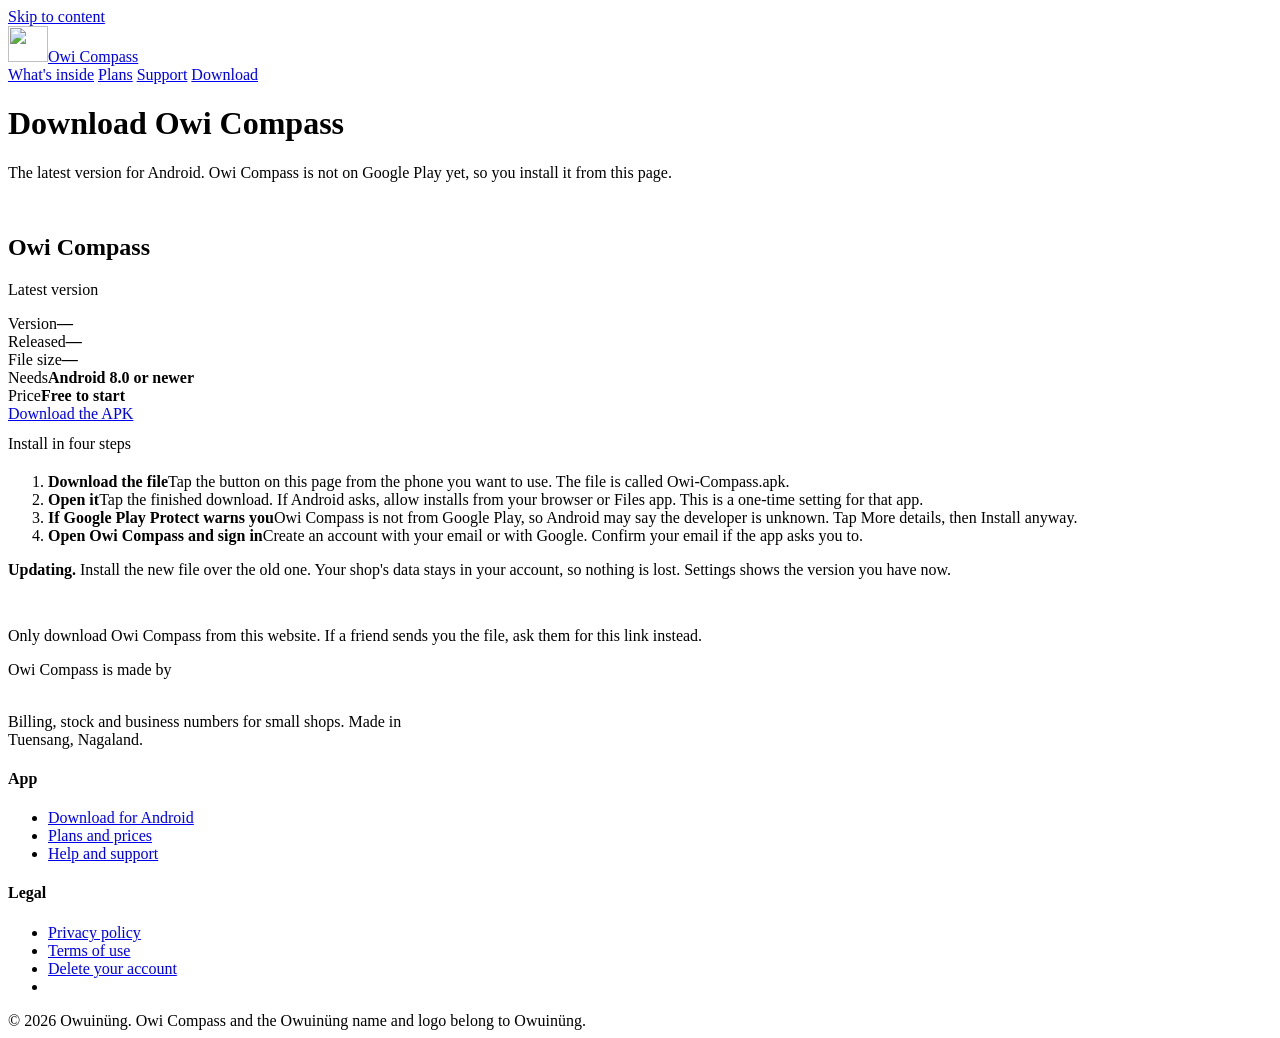
==== download.html @ a6f3e6b2 "Add files via upload" ====
<!doctype html>
<html lang="en">
<head>
<meta charset="utf-8">
<meta name="viewport" content="width=device-width,initial-scale=1">
<title>Download Owi Compass for Android | Owi Compass</title>
<meta name="description" content="Download the latest version of the Owi Compass Android app, with install steps and release notes.">
<meta name="theme-color" content="#0e2e17">
<link rel="canonical" href="https://owuinung-spec.github.io/download.html">
<link rel="icon" type="image/png" sizes="32x32" href="assets/img/favicon-32.png">
<link rel="apple-touch-icon" href="assets/img/apple-touch-icon.png">
<meta property="og:type" content="website">
<meta property="og:site_name" content="Owi Compass">
<meta property="og:title" content="Download Owi Compass for Android | Owi Compass">
<meta property="og:description" content="Download the latest version of the Owi Compass Android app, with install steps and release notes.">
<meta property="og:url" content="https://owuinung-spec.github.io/download.html">
<meta property="og:image" content="https://owuinung-spec.github.io/assets/img/og-image.png">
<meta name="twitter:card" content="summary_large_image">
<link rel="preload" href="assets/fonts/gloock-latin-400-normal.woff2" as="font" type="font/woff2" crossorigin>
<link rel="stylesheet" href="assets/css/site.css">
</head>
<body>
<a class="skip" href="#main">Skip to content</a>
<header class="site-head">
  <div class="wrap head-row">
    <a class="brand" href="index.html" aria-label="Owi Compass home"><img src="assets/img/owi-mark.webp" alt="" width="40" height="36"><span>Owi Compass</span></a>
    <nav class="nav" aria-label="Main">
      <a href="index.html#inside">What's inside</a>
      <a href="index.html#plans">Plans</a>
      <a href="support.html">Support</a>
      <a class="btn small" href="download.html">Download</a>
    </nav>
  </div>
</header>
<main id="main">

<div class="wrap page-head">
  <h1>Download Owi Compass</h1>
  <p>The latest version for Android. Owi Compass is not on Google Play yet, so you install it from this page.</p>
</div>

<section style="padding-top:1rem">
  <div class="wrap dl-grid">
    <div class="dl-card" data-release>
      <div class="receipt">
        <h2>Owi Compass</h2>
        <p class="sub" data-version>Latest version</p>
        <div class="r-line"><span>Version</span><span class="dots"></span><b data-v>&mdash;</b></div>
        <div class="r-line"><span>Released</span><span class="dots"></span><b data-date>&mdash;</b></div>
        <div class="r-line"><span>File size</span><span class="dots"></span><b data-size>&mdash;</b></div>
        <div class="r-line"><span>Needs</span><span class="dots"></span><b>Android 8.0 or newer</b></div>
        <div class="r-line"><span>Price</span><span class="dots"></span><b>Free to start</b></div>
        <div class="r-rule"></div>
        <a class="btn gold big" data-apk-link href="https://github.com/owuinung-spec/owuinung-spec.github.io/releases/latest/download/Owi-Compass.apk">Download the APK</a>
        <p class="status" data-status style="margin:.8rem 0 0"></p>
      </div>
    </div>
    <div>
      <h2 style="font:400 1.9rem/1.15 var(--display);color:var(--forest);margin:0 0 1.2rem">Install in four steps</h2>
      <ol class="steps">
        <li><b>Download the file</b>Tap the button on this page from the phone you want to use. The file is called Owi-Compass.apk.</li>
        <li><b>Open it</b>Tap the finished download. If Android asks, allow installs from your browser or Files app. This is a one-time setting for that app.</li>
        <li><b>If Google Play Protect warns you</b>Owi Compass is not from Google Play, so Android may say the developer is unknown. Tap More details, then Install anyway.</li>
        <li><b>Open Owi Compass and sign in</b>Create an account with your email or with Google. Confirm your email if the app asks you to.</li>
      </ol>
      <div class="callout">
        <p><b>Updating.</b> Install the new file over the old one. Your shop's data stays in your account, so nothing is lost. Settings shows the version you have now.</p>
      </div>
    </div>
  </div>
</section>

<section style="padding-top:1rem">
  <div class="wrap">
    <div data-notes-section hidden>
      <h2 class="title" style="font-size:1.9rem">What's new in this version</h2>
      <div class="notes" data-notes></div>
    </div>
    <p class="status">Only download Owi Compass from this website. If a friend sends you the file, ask them for this link instead.</p>
  </div>
</section>
</main>
<footer class="site-foot">
  <div class="wrap">
    <div class="foot-grid">
      <div>
        <div class="by"><span>Owi Compass is made by</span></div>
        <img src="assets/img/owuinung-logo.webp" alt="Owuinüng" width="150" height="52" style="filter:brightness(0) invert(1) opacity(.92);width:150px;margin-bottom:1rem">
        <p style="margin:0;max-width:26em">Billing, stock and business numbers for small shops. Made in Tuensang, Nagaland.</p>
      </div>
      <div>
        <h4>App</h4>
        <ul>
          <li><a href="download.html">Download for Android</a></li>
          <li><a href="index.html#plans">Plans and prices</a></li>
          <li><a href="support.html">Help and support</a></li>
        </ul>
      </div>
      <div>
        <h4>Legal</h4>
        <ul>
          <li><a href="privacy.html">Privacy policy</a></li>
          <li><a href="terms.html">Terms of use</a></li>
          <li><a href="delete-account.html">Delete your account</a></li>
          <li><span data-email data-label="Email us"></span><noscript>owuinung at gmail dot com</noscript></li>
        </ul>
      </div>
    </div>
    <div class="legal">&copy; <span data-year>2026</span> Owuinüng. Owi Compass and the Owuinüng name and logo belong to Owuinüng.</div>
  </div>
</footer>
<script src="assets/js/site.js"></script>
</body>
</html>
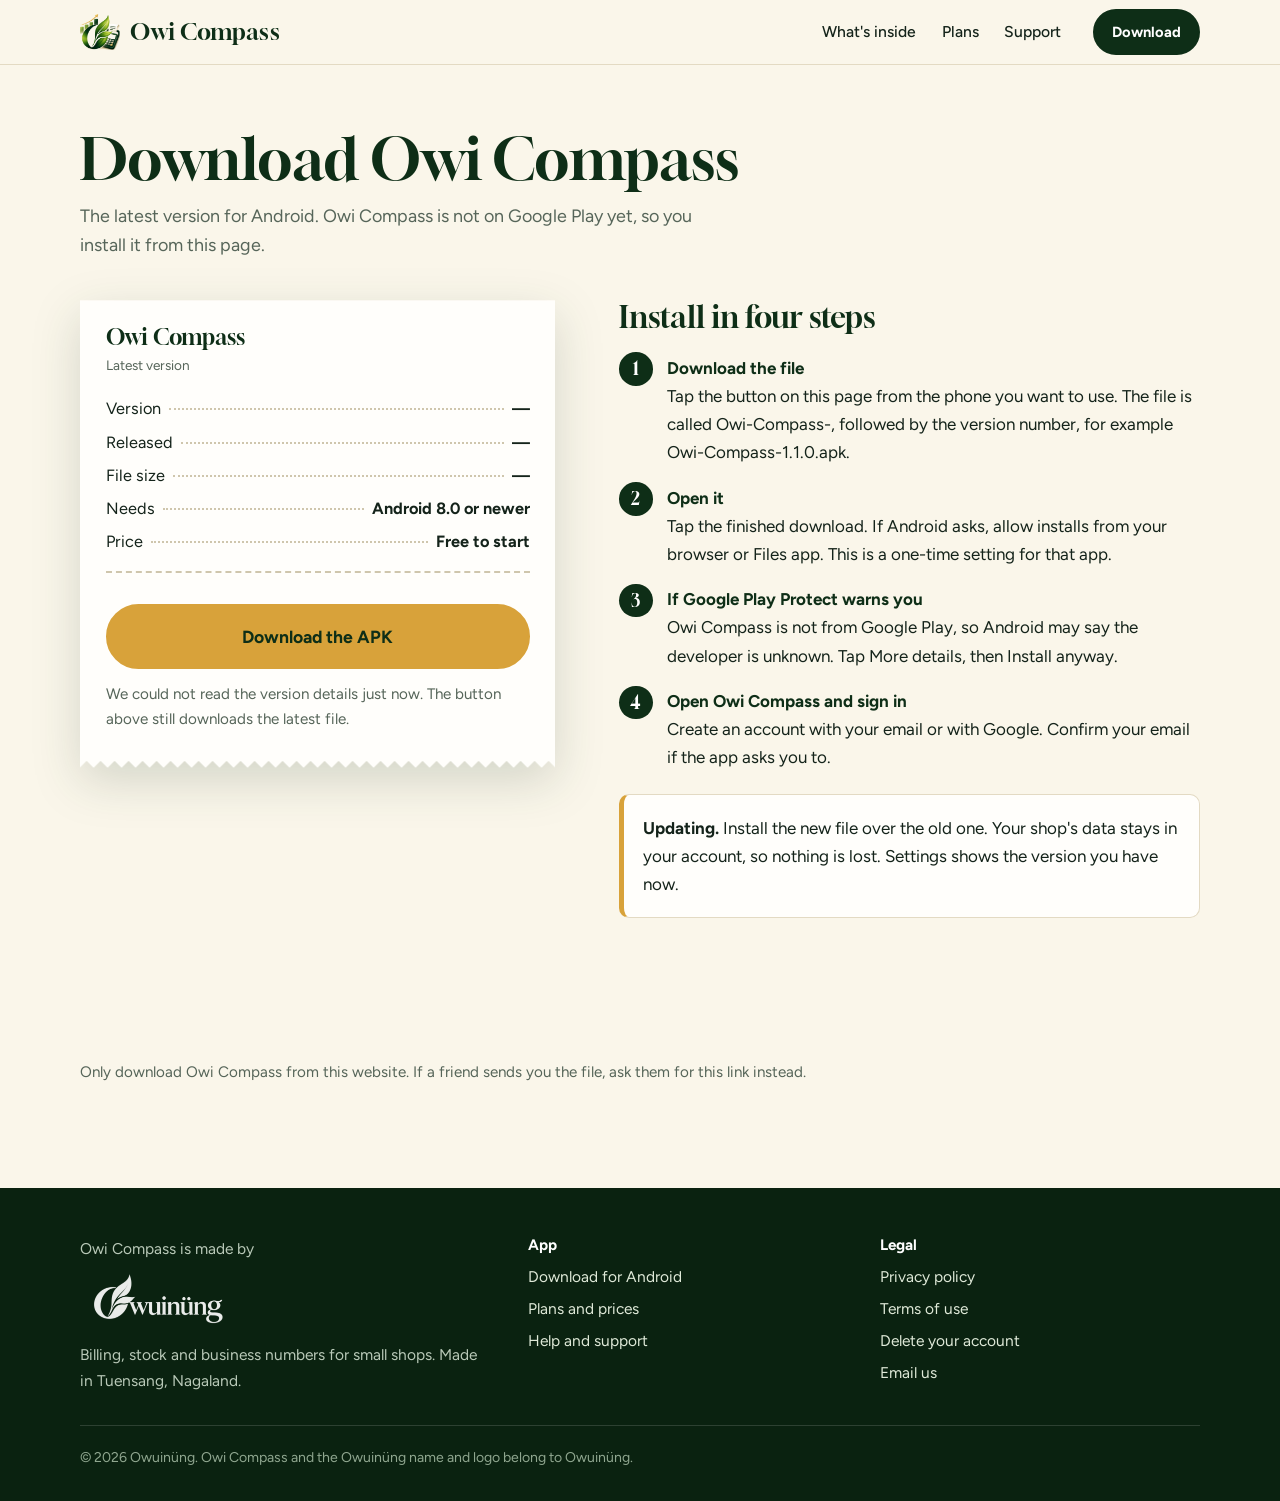
==== commit 14190a9e: "Add files via upload" ====
--- a/download.html
+++ b/download.html
@@ -51,14 +51,14 @@
         <div class="r-line"><span>Needs</span><span class="dots"></span><b>Android 8.0 or newer</b></div>
         <div class="r-line"><span>Price</span><span class="dots"></span><b>Free to start</b></div>
         <div class="r-rule"></div>
-        <a class="btn gold big" data-apk-link href="https://github.com/owuinung-spec/owuinung-spec.github.io/releases/latest/download/Owi-Compass.apk">Download the APK</a>
+        <a class="btn gold big" data-apk-link href="https://github.com/owuinung-spec/owuinung-spec.github.io/releases/latest">Download the APK</a>
         <p class="status" data-status style="margin:.8rem 0 0"></p>
       </div>
     </div>
     <div>
       <h2 style="font:400 1.9rem/1.15 var(--display);color:var(--forest);margin:0 0 1.2rem">Install in four steps</h2>
       <ol class="steps">
-        <li><b>Download the file</b>Tap the button on this page from the phone you want to use. The file is called Owi-Compass.apk.</li>
+        <li><b>Download the file</b>Tap the button on this page from the phone you want to use. The file is called Owi-Compass-, followed by the version number, for example Owi-Compass-1.1.0.apk.</li>
         <li><b>Open it</b>Tap the finished download. If Android asks, allow installs from your browser or Files app. This is a one-time setting for that app.</li>
         <li><b>If Google Play Protect warns you</b>Owi Compass is not from Google Play, so Android may say the developer is unknown. Tap More details, then Install anyway.</li>
         <li><b>Open Owi Compass and sign in</b>Create an account with your email or with Google. Confirm your email if the app asks you to.</li>
--- a/assets/css/site.css
+++ b/assets/css/site.css
@@ -0,0 +1,171 @@
+@font-face{font-family:"Gloock";src:url("../fonts/gloock-latin-400-normal.woff2") format("woff2");font-weight:400;font-display:swap}
+@font-face{font-family:"Figtree";src:url("../fonts/figtree-latin-wght-normal.woff2") format("woff2");font-weight:300 900;font-display:swap}
+
+:root{
+  --forest:#0e2e17;
+  --forest-2:#16401f;
+  --leaf:#2e7d32;
+  --fern:#6aa536;
+  --gold:#d8a23a;
+  --gold-deep:#a8751a;
+  --paper:#faf6ea;
+  --sheet:#fffefb;
+  --ink:#14231a;
+  --mute:#566559;
+  --line:#e3dac3;
+  --radius:14px;
+  --display:"Gloock","Iowan Old Style","Palatino Linotype",Georgia,serif;
+  --text:"Figtree",system-ui,-apple-system,"Segoe UI",Roboto,sans-serif;
+}
+*{box-sizing:border-box}
+html{scroll-behavior:smooth;-webkit-text-size-adjust:100%}
+body{margin:0;background:var(--paper);color:var(--ink);font:400 1.0625rem/1.65 var(--text);-webkit-font-smoothing:antialiased}
+img{max-width:100%;height:auto;display:block}
+a{color:var(--leaf);text-underline-offset:3px}
+a:hover{color:var(--forest)}
+:focus-visible{outline:3px solid var(--gold);outline-offset:3px;border-radius:4px}
+.skip{position:absolute;left:-999px;top:8px;background:var(--forest);color:#fff;padding:.6rem 1rem;border-radius:8px;z-index:50}
+.skip:focus{left:8px}
+.wrap{width:min(1120px,100% - 2.5rem);margin-inline:auto}
+
+/* ---------- header ---------- */
+.site-head{position:sticky;top:0;z-index:20;background:rgba(250,246,234,.94);backdrop-filter:saturate(1.4) blur(8px);border-bottom:1px solid var(--line)}
+.head-row{display:flex;align-items:center;justify-content:space-between;gap:1rem;min-height:64px}
+.brand{display:flex;align-items:center;gap:.65rem;text-decoration:none;color:var(--forest)}
+.brand img{width:40px;height:auto}
+.brand span{font:400 1.45rem/1 var(--display);letter-spacing:.005em}
+.nav{display:flex;align-items:center;gap:1.6rem}
+.nav a{color:var(--ink);text-decoration:none;font-weight:500;font-size:.98rem}
+.nav a:hover{color:var(--leaf)}
+.nav a[aria-current="page"]{border-bottom:2px solid var(--gold);padding-bottom:2px}
+.nav a.btn{margin-left:.4rem;color:#fff;font-weight:700}
+.nav a.btn:hover{color:#fff}
+@media (max-width:760px){.nav a:not(.btn){display:none}}
+
+/* ---------- buttons ---------- */
+.btn{display:inline-flex;align-items:center;justify-content:center;gap:.5rem;background:var(--forest);color:#fff;text-decoration:none;font-weight:700;font-size:1rem;padding:.8rem 1.35rem;border-radius:999px;border:2px solid var(--forest);transition:background .15s,color .15s,border-color .15s;cursor:pointer}
+.btn:hover{background:var(--leaf);border-color:var(--leaf);color:#fff}
+.btn.gold{background:var(--gold);border-color:var(--gold);color:var(--forest)}
+.btn.gold:hover{background:#e6b24d;border-color:#e6b24d;color:var(--forest)}
+.btn.ghost{background:transparent;color:var(--forest)}
+.btn.ghost:hover{background:var(--forest);color:#fff}
+.btn.small{padding:.55rem 1.05rem;font-size:.92rem}
+.btn.big{padding:1rem 1.8rem;font-size:1.1rem}
+
+/* ---------- hero ---------- */
+.hero{padding:clamp(2.5rem,6vw,5rem) 0 clamp(3.5rem,7vw,6rem);overflow:hidden}
+.hero-grid{display:grid;grid-template-columns:minmax(0,1fr) minmax(0,.9fr);gap:clamp(2rem,5vw,4.5rem);align-items:center}
+.hero h1{font:400 clamp(2.7rem,6.6vw,5rem)/1.02 var(--display);color:var(--forest);margin:0 0 1.2rem;letter-spacing:-.01em}
+.lede{font-size:clamp(1.1rem,1.6vw,1.28rem);color:var(--ink);max-width:34em;margin:0 0 1.8rem}
+.cta-row{display:flex;flex-wrap:wrap;gap:.8rem;align-items:center}
+.fine{font-size:.92rem;color:var(--mute);margin:1rem 0 0}
+@media (max-width:860px){.hero-grid{grid-template-columns:1fr}.hero-art{max-width:420px}}
+
+/* receipt: the one memorable object */
+.hero-art{position:relative;padding:.5rem 1.4rem 5.5rem .5rem}
+.hero-art .mark{position:absolute;right:-.2rem;bottom:0;width:46%;z-index:0;transform:rotate(4deg)}
+.receipt-wrap{position:relative;z-index:1;filter:drop-shadow(0 18px 26px rgba(14,46,23,.18));transform:rotate(-2.2deg)}
+.receipt{background:var(--sheet);padding:1.7rem 1.7rem 2.4rem;-webkit-mask:conic-gradient(from -45deg at bottom,#0000,#000 1deg 89deg,#0000 90deg) 50%/14px 100%;mask:conic-gradient(from -45deg at bottom,#0000,#000 1deg 89deg,#0000 90deg) 50%/14px 100%}
+.receipt h2,.receipt h3{font:400 1.35rem/1.2 var(--display);margin:0;color:var(--forest)}
+.receipt .sub{font-size:.85rem;color:var(--mute);margin:.15rem 0 1rem}
+.r-line{display:flex;align-items:baseline;gap:.5rem;font-variant-numeric:tabular-nums;padding:.2rem 0;font-size:1.02rem}
+.r-line .dots{flex:1;border-bottom:2px dotted #cfc6ad;transform:translateY(-4px);min-width:1rem}
+.r-line b{font-weight:700}
+.r-line small{color:var(--mute);font-size:.85rem}
+.r-rule{border-top:2px dashed #cfc6ad;margin:.8rem 0}
+.r-total{font:400 1.7rem/1.1 var(--display);display:flex;justify-content:space-between;color:var(--forest)}
+.r-note{display:flex;gap:.5rem;align-items:flex-start;margin-top:.9rem;padding:.65rem .8rem;border-radius:10px;background:#f3efdd;font-size:.86rem;color:#3d4a40;line-height:1.45}
+.r-note i{flex:none;width:.7rem;height:.7rem;border-radius:50%;background:var(--gold);margin-top:.35rem}
+@media (prefers-reduced-motion:no-preference){
+  .receipt-wrap{animation:print .9s cubic-bezier(.2,.7,.2,1) both}
+  @keyframes print{from{clip-path:inset(0 0 100% 0);transform:translateY(-14px) rotate(-2.2deg)}to{clip-path:inset(0 0 -20px 0);transform:rotate(-2.2deg)}}
+}
+
+/* ---------- sections ---------- */
+section{padding:clamp(3rem,7vw,5.5rem) 0}
+h2.title{font:400 clamp(2rem,4.4vw,3.1rem)/1.08 var(--display);color:var(--forest);margin:0 0 1rem;max-width:18em}
+.intro{max-width:36em;color:var(--mute);font-size:1.1rem;margin:0 0 2.5rem}
+
+.dark{background:var(--forest);color:#eef3e8}
+.dark h2.title{color:#fff}
+.dark .intro{color:#b9c9b8}
+.ledger{display:grid;grid-template-columns:1fr 1fr;column-gap:clamp(2rem,6vw,5rem);margin:0;padding:0;list-style:none}
+.ledger li{padding:1.5rem 0;border-top:1px solid rgba(255,255,255,.16)}
+.ledger h3{font:700 1.15rem/1.3 var(--text);margin:0 0 .35rem;display:flex;gap:.7rem;align-items:center;justify-content:space-between;color:#fff}
+.ledger p{margin:0;color:#c5d3c3;max-width:30em}
+.tag{flex:none;font:600 .78rem/1 var(--text);padding:.32rem .6rem;border-radius:999px;border:1px solid rgba(255,255,255,.35);color:#e9efe3;letter-spacing:.02em}
+.tag.paid{background:var(--gold);border-color:var(--gold);color:var(--forest)}
+@media (max-width:760px){.ledger{grid-template-columns:1fr}}
+
+.split{display:grid;grid-template-columns:minmax(0,.9fr) minmax(0,1.1fr);gap:clamp(2rem,6vw,5rem);align-items:start}
+@media (max-width:860px){.split{grid-template-columns:1fr}}
+.points{margin:0;padding:0;list-style:none;display:grid;gap:1.35rem}
+.points li{padding-left:1.4rem;position:relative}
+.points li::before{content:"";position:absolute;left:0;top:.62rem;width:.55rem;height:.55rem;background:var(--gold);transform:rotate(45deg)}
+.points b{display:block;color:var(--forest)}
+
+table.plans{width:100%;border-collapse:collapse;background:var(--sheet);border:1px solid var(--line);border-radius:var(--radius);overflow:hidden}
+.plans th,.plans td{padding:.85rem 1rem;text-align:left;border-bottom:1px solid var(--line);font-size:1rem}
+.plans thead th{font:400 1.25rem/1.2 var(--display);color:var(--forest);vertical-align:bottom;background:#f4efdc}
+.plans thead th small{display:block;font:500 .85rem/1.4 var(--text);color:var(--mute);margin-top:.2rem}
+.plans tbody th{font-weight:500;color:var(--ink)}
+.plans td.yes{color:var(--leaf);font-weight:700}
+.plans td.no{color:#9aa39b}
+.plans tr:last-child th,.plans tr:last-child td{border-bottom:0}
+.plans th:not(:first-child),.plans td{text-align:center;width:24%}
+.price-note{color:var(--mute);font-size:.95rem;margin-top:1rem;max-width:44em}
+
+.band{background:linear-gradient(135deg,var(--forest-2),var(--forest));color:#fff}
+.band .row{display:flex;gap:2rem;align-items:center;justify-content:space-between;flex-wrap:wrap}
+.band h2{font:400 clamp(1.9rem,4vw,2.8rem)/1.1 var(--display);margin:0 0 .5rem;max-width:16em}
+.band p{margin:0;color:#c5d3c3;max-width:32em}
+
+/* ---------- footer ---------- */
+.site-foot{background:#0a2210;color:#b9c9b8;padding:3rem 0 2rem;font-size:.97rem}
+.foot-grid{display:grid;grid-template-columns:1.3fr 1fr 1fr;gap:2rem}
+.site-foot a{color:#dfe9d8;text-decoration:none}
+.site-foot a:hover{color:var(--gold);text-decoration:underline}
+.site-foot h4{margin:0 0 .6rem;font:700 .95rem/1.2 var(--text);color:#fff}
+.site-foot ul{list-style:none;margin:0;padding:0;display:grid;gap:.4rem}
+.by{margin-bottom:.8rem}
+.legal{border-top:1px solid rgba(255,255,255,.14);margin-top:2rem;padding-top:1.2rem;font-size:.88rem;color:#8fa68f}
+@media (max-width:760px){.foot-grid{grid-template-columns:1fr}}
+
+/* ---------- inner pages ---------- */
+.page-head{padding:clamp(2.4rem,5vw,4rem) 0 1.5rem}
+.page-head h1{font:400 clamp(2.2rem,5vw,3.6rem)/1.05 var(--display);color:var(--forest);margin:0 0 .7rem}
+.page-head p{color:var(--mute);font-size:1.12rem;max-width:36em;margin:0}
+.prose{padding-bottom:4rem}
+.prose h2{font:400 1.6rem/1.2 var(--display);color:var(--forest);margin:2.4rem 0 .6rem}
+.prose h3{font:700 1.05rem/1.4 var(--text);margin:1.6rem 0 .3rem;color:var(--ink)}
+.prose p,.prose li{max-width:42em}
+.prose ul,.prose ol{padding-left:1.25rem}
+.prose li{margin:.3rem 0}
+.prose table{border-collapse:collapse;width:100%;margin:1rem 0;font-size:.98rem;background:var(--sheet)}
+.prose th,.prose td{border:1px solid var(--line);padding:.65rem .8rem;text-align:left;vertical-align:top}
+.prose th{background:#f4efdc;font-weight:700}
+.updated{display:inline-block;background:#f0ead4;border-radius:999px;padding:.3rem .8rem;font-size:.88rem;color:var(--mute);margin-bottom:1rem}
+.callout{background:var(--sheet);border:1px solid var(--line);border-left:5px solid var(--gold);border-radius:10px;padding:1rem 1.2rem;margin:1.4rem 0;max-width:42em}
+.callout p{margin:.2rem 0}
+
+/* ---------- download ---------- */
+.dl-grid{display:grid;grid-template-columns:minmax(0,.9fr) minmax(0,1.1fr);gap:clamp(2rem,5vw,4rem);align-items:start}
+@media (max-width:860px){.dl-grid{grid-template-columns:1fr}}
+.dl-card{position:relative;filter:drop-shadow(0 16px 24px rgba(14,46,23,.16))}
+.dl-card .receipt{padding:1.6rem 1.6rem 2.3rem}
+.dl-card .btn{width:100%;margin-top:1.1rem}
+.steps{counter-reset:step;list-style:none;padding:0;margin:0;display:grid;gap:1.1rem}
+.steps li{counter-increment:step;position:relative;padding-left:3rem}
+.steps li::before{content:counter(step);position:absolute;left:0;top:-.1rem;width:2.1rem;height:2.1rem;border-radius:50%;background:var(--forest);color:#fff;font:400 1.1rem/2.1rem var(--display);text-align:center}
+.steps b{display:block;color:var(--forest)}
+.notes{white-space:pre-line;background:var(--sheet);border:1px solid var(--line);border-radius:10px;padding:1rem 1.2rem;font-size:.97rem;max-width:42em}
+.status{color:var(--mute);font-size:.95rem}
+
+.faq details{border-top:1px solid var(--line);padding:1rem 0}
+.faq details:last-child{border-bottom:1px solid var(--line)}
+.faq summary{cursor:pointer;font-weight:700;color:var(--forest);list-style:none;display:flex;justify-content:space-between;gap:1rem}
+.faq summary::-webkit-details-marker{display:none}
+.faq summary::after{content:"+";font:400 1.4rem/1 var(--display);color:var(--gold-deep);transition:transform .2s}
+.faq details[open] summary::after{transform:rotate(45deg)}
+.faq details p{margin:.6rem 0 0;max-width:40em}
+@media (prefers-reduced-motion:reduce){*{scroll-behavior:auto!important;animation:none!important;transition:none!important}}
